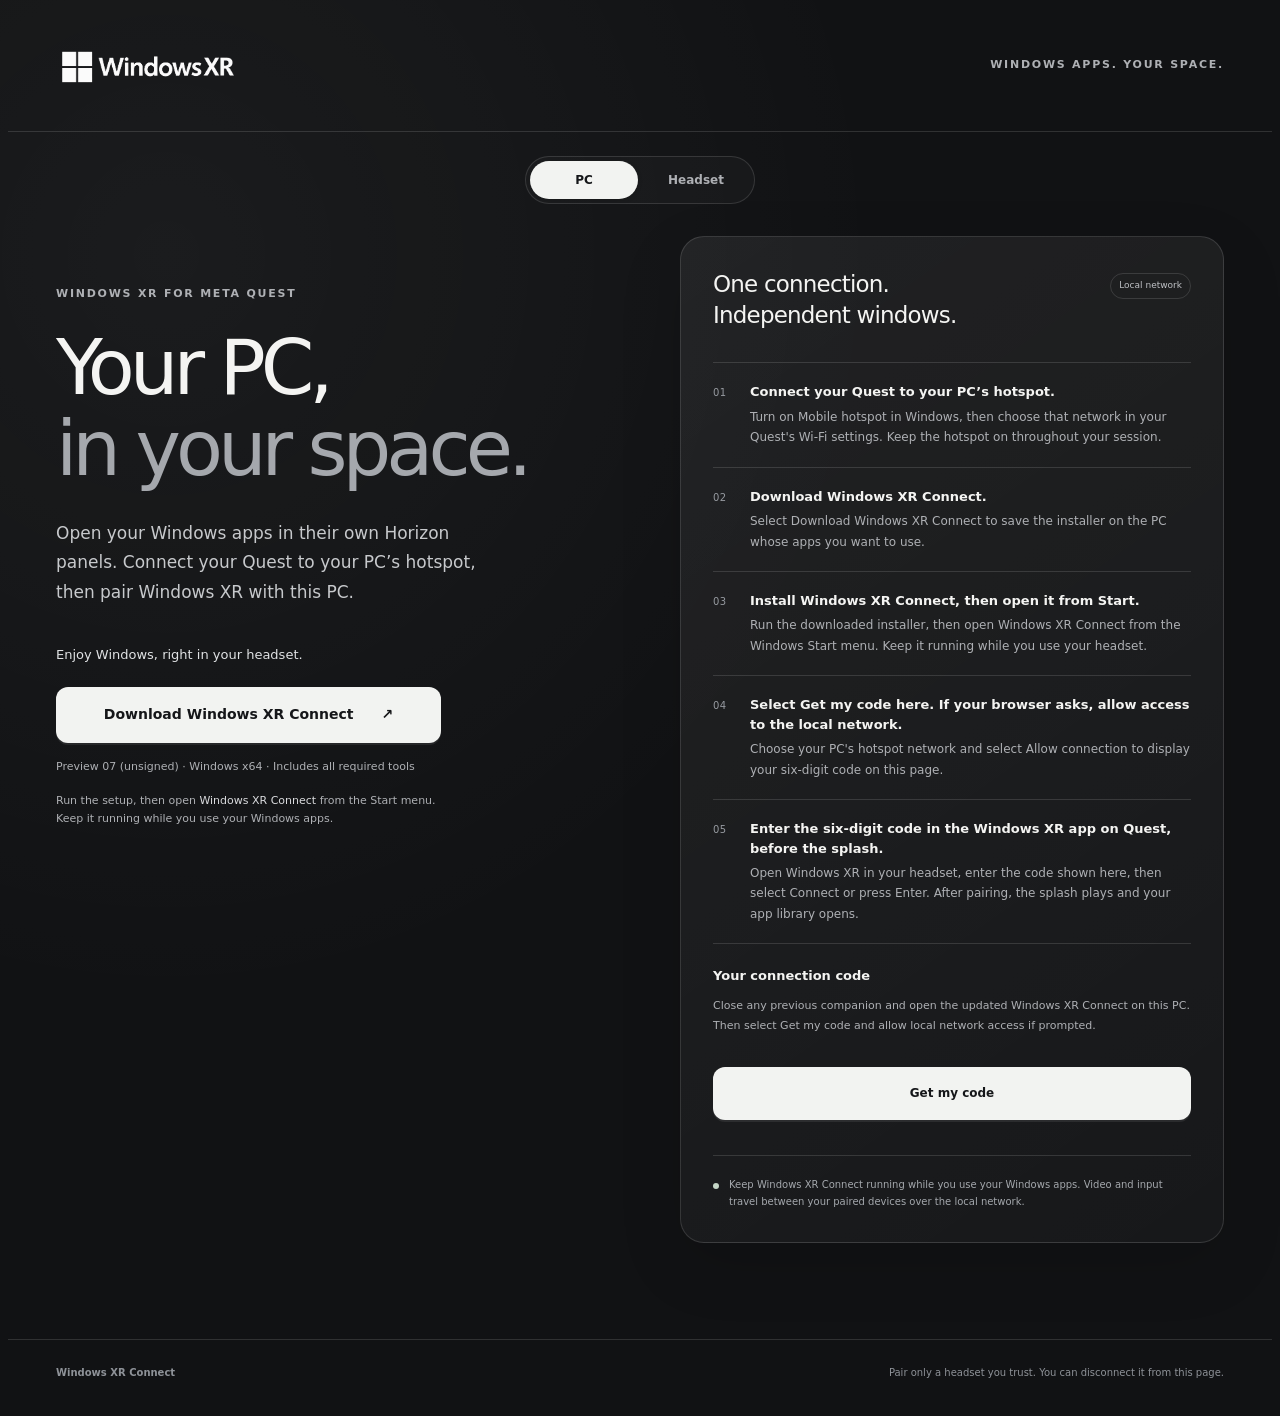
==== index.html @ 7e74dcf7 "Publish Windows XR APK60 and Connect Preview07 downloads" ====
<!doctype html>
<html lang="en">
<head>
  <meta charset="utf-8">
  <meta name="viewport" content="width=device-width, initial-scale=1">
  <meta name="color-scheme" content="dark">
  <meta name="description" content="Connect your Windows apps to Windows XR on Meta Quest over your local network.">
  <title>Connect your PC · Windows XR</title>
  <link rel="stylesheet" href="styles.css?v=device-setup-1">
  <script type="module" src="setup-mode.mjs?v=device-setup-1"></script>
  <script type="module" src="portal.mjs?v=preview-07"></script>
</head>
<body>
  <header class="site-header"><a class="wordmark" href="./" aria-label="Windows XR home"><img src="windows-xr-white-logo.png" alt="" width="2172" height="724"></a><span class="eyebrow">Windows apps. Your space.</span></header>
  <nav class="device-switch-wrap" aria-label="Setup device">
    <div class="device-switch" role="tablist" aria-label="Choose your setup device">
      <button class="device-tab" id="pc-tab" type="button" role="tab" aria-selected="true" aria-controls="pc-view" tabindex="0" data-device="pc">PC</button>
      <button class="device-tab" id="headset-tab" type="button" role="tab" aria-selected="false" aria-controls="headset-view" tabindex="-1" data-device="headset">Headset</button>
    </div>
  </nav>
  <main>
    <div class="mode-view" id="pc-view" role="tabpanel" aria-labelledby="pc-tab">
    <section class="hero" aria-labelledby="page-title">
      <p class="eyebrow">Windows XR for Meta Quest</p>
      <h1 id="page-title">Your PC,<br><span>in your space.</span></h1>
      <p class="intro">Open your Windows apps in their own Horizon panels. Connect your Quest to your PC’s hotspot, then pair Windows XR with this PC.</p>
      <div class="hero-download">
        <p class="setup-closing">Enjoy Windows, right in your headset.</p>
        <a class="button primary download" href="https://github.com/LonjeMocoISO/windowsxr-site/releases/download/windows-xr-connect-preview-07/WindowsXR-Connect-Setup.msi" aria-describedby="installer-download-status">Download Windows XR Connect <span aria-hidden="true">↗</span></a>
        <p id="installer-download-status" class="download-note">Preview 07 (unsigned) · Windows x64 · Includes all required tools</p>
        <p class="download-note">Run the setup, then open <strong>Windows XR Connect</strong> from the Start menu. Keep it running while you use your Windows apps.</p>
      </div>
    </section>
    <section class="setup glass" aria-labelledby="setup-title">
      <div class="section-heading"><h2 id="setup-title">One connection.<br>Independent windows.</h2><span class="small-tag">Local network</span></div>
      <ol class="steps">
        <li><span class="step-number" aria-hidden="true">01</span><div><h3>Connect your Quest to your PC’s hotspot.</h3><p>Turn on Mobile hotspot in Windows, then choose that network in your Quest's Wi-Fi settings. Keep the hotspot on throughout your session.</p></div></li>
        <li><span class="step-number" aria-hidden="true">02</span><div><h3>Download Windows XR Connect.</h3><p>Select Download Windows XR Connect to save the installer on the PC whose apps you want to use.</p></div></li>
        <li><span class="step-number" aria-hidden="true">03</span><div><h3>Install Windows XR Connect, then open it from Start.</h3><p>Run the downloaded installer, then open Windows XR Connect from the Windows Start menu. Keep it running while you use your headset.</p></div></li>
        <li><span class="step-number" aria-hidden="true">04</span><div><h3>Select Get my code here. If your browser asks, allow access to the local network.</h3><p>Choose your PC's hotspot network and select Allow connection to display your six-digit code on this page.</p></div></li>
        <li><span class="step-number" aria-hidden="true">05</span><div><h3>Enter the six-digit code in the Windows XR app on Quest, before the splash.</h3><p>Open Windows XR in your headset, enter the code shown here, then select Connect or press Enter. After pairing, the splash plays and your app library opens.</p></div></li>
      </ol>
      <section id="web-connection" class="web-connection" aria-labelledby="web-connection-title">
        <h3 id="web-connection-title">Your connection code</h3>
        <p id="portal-status" class="portal-status" role="status" aria-live="polite">Close any previous companion and open the updated Windows XR Connect on this PC. Then select Get my code and allow local network access if prompted.</p>
        <button id="get-code-button" class="button primary" aria-describedby="portal-status" type="button">Get my code</button>
        <form id="web-connection-form" hidden>
          <label id="web-network-label" for="web-network">PC network</label>
          <select id="web-network" name="address" required aria-describedby="web-network-help"></select>
          <p id="web-network-help" class="download-note">Choose your hotspot network. Allow your paired Quest to view and control your Windows app windows.</p>
          <button id="web-allow-button" class="button primary" type="submit">Allow connection</button>
        </form>
        <div id="web-pairing" hidden>
          <output id="web-pairing-code" class="web-pairing-code" aria-label="Six-digit pairing code"></output>
          <p id="web-pairing-countdown" class="download-note"></p>
        </div>
        <p id="portal-notice" class="portal-notice" role="alert" hidden></p>
        <div class="portal-actions"><button id="web-renew-button" class="button secondary" type="button" hidden>Get a new code</button><button id="web-disconnect-button" class="button quiet" type="button" hidden>Disconnect</button></div>
        <noscript><p class="portal-notice">Enable JavaScript to get your connection code on this page.</p></noscript>
      </section>
      <div class="connection-note"><span class="status-dot" aria-hidden="true"></span><p>Keep Windows XR Connect running while you use your Windows apps. Video and input travel between your paired devices over the local network.</p></div>
    </section>
    </div>
    <div class="mode-view" id="headset-view" role="tabpanel" aria-labelledby="headset-tab" hidden>
      <section class="hero" aria-labelledby="headset-page-title">
        <p class="eyebrow">Windows XR for Meta Quest</p>
        <h1 id="headset-page-title">Your apps,<br><span>in your headset.</span></h1>
        <p class="intro">Bring your Windows workspace into Meta Horizon. Install Windows XR on your headset, then connect it to your PC to open your apps in their own panels.</p>
        <div class="hero-download">
          <p class="setup-closing">Your Windows workspace starts here.</p>
          <a class="button primary download" href="https://github.com/LonjeMocoISO/windowsxr-site/releases/download/windows-xr-quest-apk60-hardening/windowsxr.apk" download="windowsxr.apk">Download Windows XR APK <span aria-hidden="true">↗</span></a>
          <p class="download-note">Meta Quest · Android APK · com.windowsxr.meta</p>
          <p class="download-note">Install <strong>Windows XR</strong> on your headset, then follow the PC setup to connect and get your code.</p>
        </div>
      </section>
      <section class="setup glass" aria-labelledby="headset-setup-title">
        <div class="section-heading"><h2 id="headset-setup-title">Set up your headset.<br>Then connect your PC.</h2><span class="small-tag">Headset setup</span></div>
        <ol class="steps">
          <li><span class="step-number" aria-hidden="true">01</span><div><h3>Download the APK on your PC or headset.</h3><p>On your PC, use the download button. Or visit <a href="https://www.windowsxr.com/#headset">www.windowsxr.com</a> in your headset browser and download the APK there.</p><p class="substep"><span class="substep-label">1A</span> If you downloaded it on your PC, transfer the APK to your headset.</p></div></li>
          <li><span class="step-number" aria-hidden="true">02</span><div><h3>Install and open with Package Installer</h3><p>Open the downloaded APK with Package Installer, then select Install.</p></div></li>
          <li><span class="step-number" aria-hidden="true">03</span><div><h3>Open Windows XR on your headset.</h3><p>Once installed, open Windows XR from your headset's Unknown Sources library.</p></div></li>
          <li><span class="step-number" aria-hidden="true">04</span><div><h3>Continue with the PC setup.</h3><p>Install Windows XR Connect on your PC, get your six-digit code and enter it in Windows XR on your headset.</p></div></li>
        </ol>
        <p class="apk-install-note">Downloading or transferring the APK does not install it. If APK installation is not available on your headset, use <a href="https://developers.meta.com/vr/documentation/unity/ts-mqdh-deploy-build/" target="_blank" rel="noopener noreferrer">Meta VR Developer Hub</a> on your PC.</p>
        <button class="button primary continue-pc" type="button" data-go-pc>Continue to PC setup <span aria-hidden="true">→</span></button>
        <div class="connection-note"><span class="status-dot" aria-hidden="true"></span><p>Keep your Quest and PC on the same hotspot when pairing Windows XR.</p></div>
      </section>
    </div>
  </main>
  <footer><span>Windows XR Connect</span><p>Pair only a headset you trust. You can disconnect it from this page.</p></footer>
</body>
</html>
---- styles.css ----
:root{color-scheme:dark;font-family:Inter,"Segoe UI",system-ui,sans-serif;background:#111214;color:#f4f4f2;font-synthesis:none;line-height:1.5;--muted:#aeb0b4;--line:rgba(255,255,255,.13)}*{box-sizing:border-box}body{margin:0;background:radial-gradient(ellipse at 13% 18%,rgba(255,255,255,.045),transparent 46%),#111214;min-height:100vh}a{color:inherit}.site-header{max-width:1264px;margin:auto;padding:35px 48px;display:flex;justify-content:space-between;align-items:center;border-bottom:1px solid var(--line)}.wordmark{display:flex;align-items:center;max-width:48%}.wordmark img{display:block;width:184px;max-width:100%;height:auto}.eyebrow{font-size:11px;letter-spacing:.16em;text-transform:uppercase;color:var(--muted);font-weight:550}main{max-width:1264px;padding:77px 48px 96px;margin:auto;display:grid;grid-template-columns:1fr 1fr;gap:80px;align-items:start}.hero{padding-top:39px}h1{font-weight:450;font-size:clamp(54px,6vw,80px);line-height:1.06;letter-spacing:-.065em;margin:24px 0 29px}h1 span{color:#a5a8ad}.intro{font-size:17px;line-height:1.75;color:#c7c9cc;max-width:450px;margin:0 0 37px}.button{display:inline-flex;justify-content:center;align-items:center;gap:28px;font-size:14px;line-height:1.4;font-weight:650;text-decoration:none;border-radius:12px;border:1px solid transparent;padding:17px 21px}.primary{color:#151619;background:#f2f3f1;box-shadow:0 2px 0 rgba(255,255,255,.08)}.primary:hover{background:#fff}.button:focus-visible,a:focus-visible{outline:3px solid #c2d9ff;outline-offset:5px}.download-note{font-size:11px;line-height:1.7;color:var(--muted);max-width:385px;margin:15px 0 0}.download-note strong{font-weight:500;color:#dadbde}.glass{background:linear-gradient(145deg,rgba(255,255,255,.065),rgba(255,255,255,.027));border:1px solid var(--line);box-shadow:0 22px 65px rgba(0,0,0,.12);border-radius:24px}.setup{padding:32px}.section-heading{display:flex;align-items:start;justify-content:space-between;gap:14px}.section-heading h2{font-size:23px;line-height:1.35;letter-spacing:-.035em;font-weight:500;margin:0}.small-tag{font-size:9px;white-space:nowrap;border:1px solid var(--line);color:#bfc1c5;padding:5px 8px;border-radius:20px;margin-top:4px}.steps{padding:0;margin:31px 0 0;list-style:none}.steps li{display:flex;gap:17px;padding:19px 0;border-top:1px solid var(--line)}.step-number{font-size:10px;color:#969aa0;letter-spacing:.03em;padding-top:3px;min-width:20px}.steps h3{font-weight:550;font-size:13px;margin:0 0 5px}.steps p{font-size:12px;line-height:1.7;color:var(--muted);margin:0}.connection-note{display:flex;align-items:start;gap:10px;border-top:1px solid var(--line);padding-top:20px;margin-top:4px}.status-dot{width:6px;height:6px;background:#c4d5c6;border-radius:100%;flex-shrink:0;margin-top:7px}.connection-note p{font-size:10px;line-height:1.7;color:#a4a8ad;margin:0}footer{max-width:1264px;margin:auto;padding:25px 48px 36px;border-top:1px solid var(--line);display:flex;gap:20px;justify-content:space-between;color:#8e9298;font-size:10px}footer span{font-weight:550;white-space:nowrap}footer p{margin:0;max-width:440px;text-align:right}@media(max-width:920px){main{gap:35px;padding-top:36px}.setup{padding:25px}.section-heading{flex-wrap:wrap}}@media(max-width:700px){.site-header{padding:24px}.site-header>.eyebrow{font-size:9px}main{display:block;padding:28px 24px 56px}.hero{padding:7px 0 42px}h1{font-size:63px}.intro{font-size:15px;max-width:480px}.setup{padding:25px}.section-heading{flex-wrap:nowrap}footer{padding:24px;display:block}footer p{text-align:left;margin-top:10px;line-height:1.8}}@media(prefers-reduced-motion:no-preference){.button{transition:background .15s ease}}

[hidden]{display:none!important}.setup-closing{font-size:13px;font-weight:500;color:#e0e2e4;margin:20px 0}.hero-download{max-width:385px}.hero-download>.download{width:100%;margin-top:3px}.web-connection{margin-top:0;padding-top:22px;border-top:1px solid var(--line)}.web-connection h3{font-size:13px;font-weight:550;margin:0}.portal-status{font-size:11px;color:var(--muted);line-height:1.8;margin:10px 0 15px}.button.secondary{color:#e6e8ea;border-color:rgba(255,255,255,.2);background:transparent;cursor:pointer;font-family:inherit;font-size:12px;padding:12px 16px}.button.quiet{background:transparent;color:var(--muted);font:inherit;font-size:11px;padding:10px 0;cursor:pointer}.button:disabled{opacity:.4;cursor:default}.portal-actions{display:flex;align-items:center;justify-content:space-between;gap:15px;margin:13px 0 0}.portal-actions:has(>button[hidden]:first-child)>button:last-child{margin-left:auto}.portal-notice{font-size:11px;line-height:1.8;color:#d6c3a7;margin:15px 0 0}.web-connection label{display:block;font-size:10px;font-weight:550;margin:12px 0 7px;color:#c9ccd0}.web-connection select{width:100%;font:inherit;font-size:11px;padding:11px;border:1px solid var(--line);border-radius:9px;color:#e6e8ea;background:#242629}.web-connection .primary{width:100%;font-family:inherit;font-size:12px;cursor:pointer;margin-top:17px}.web-connection button:focus-visible,.web-connection select:focus-visible{outline:3px solid #c2d9ff;outline-offset:4px}.web-pairing-code{display:block;font-family:"Cascadia Mono",Consolas,monospace;font-size:42px;letter-spacing:.18em;font-weight:500;line-height:1.5;color:#f4f4f2;padding:13px 0 0;user-select:all}.web-connection+.connection-note{margin-top:22px}

/* Device setup views share the approved PC layout and connection controls. */
.device-switch-wrap{max-width:1264px;margin:auto;padding:24px 48px 0}.device-switch{display:flex;width:fit-content;margin:0 auto;padding:4px;gap:4px;border:1px solid var(--line);border-radius:999px;background:rgba(255,255,255,.025)}.device-tab{appearance:none;border:0;border-radius:999px;min-width:108px;padding:10px 22px;font:inherit;font-size:12px;font-weight:600;color:var(--muted);background:transparent;cursor:pointer}.device-tab[aria-selected=true]{color:#151619;background:#f2f3f1;box-shadow:0 1px 5px rgba(0,0,0,.14)}.device-tab:focus-visible{outline:3px solid #c2d9ff;outline-offset:4px}main{display:block;padding-top:32px}.mode-view{display:grid;grid-template-columns:1fr 1fr;gap:80px;align-items:start}.substep{margin-top:12px!important}.substep-label{font-size:10px;letter-spacing:.03em;color:#d0d3d6;margin-right:5px}.steps p a,.apk-install-note a{text-underline-offset:3px;color:#d1d4d8}.apk-install-note{font-size:10px;line-height:1.75;color:var(--muted);padding-top:19px;margin:0 0 18px;border-top:1px solid var(--line)}.continue-pc{margin-bottom:20px}.mode-view[hidden]{display:none!important}@media(max-width:920px){.mode-view{gap:35px}}@media(max-width:700px){.device-switch-wrap{padding:24px 24px 0}.mode-view{display:block}main{padding-top:26px}.device-tab{min-width:112px}}
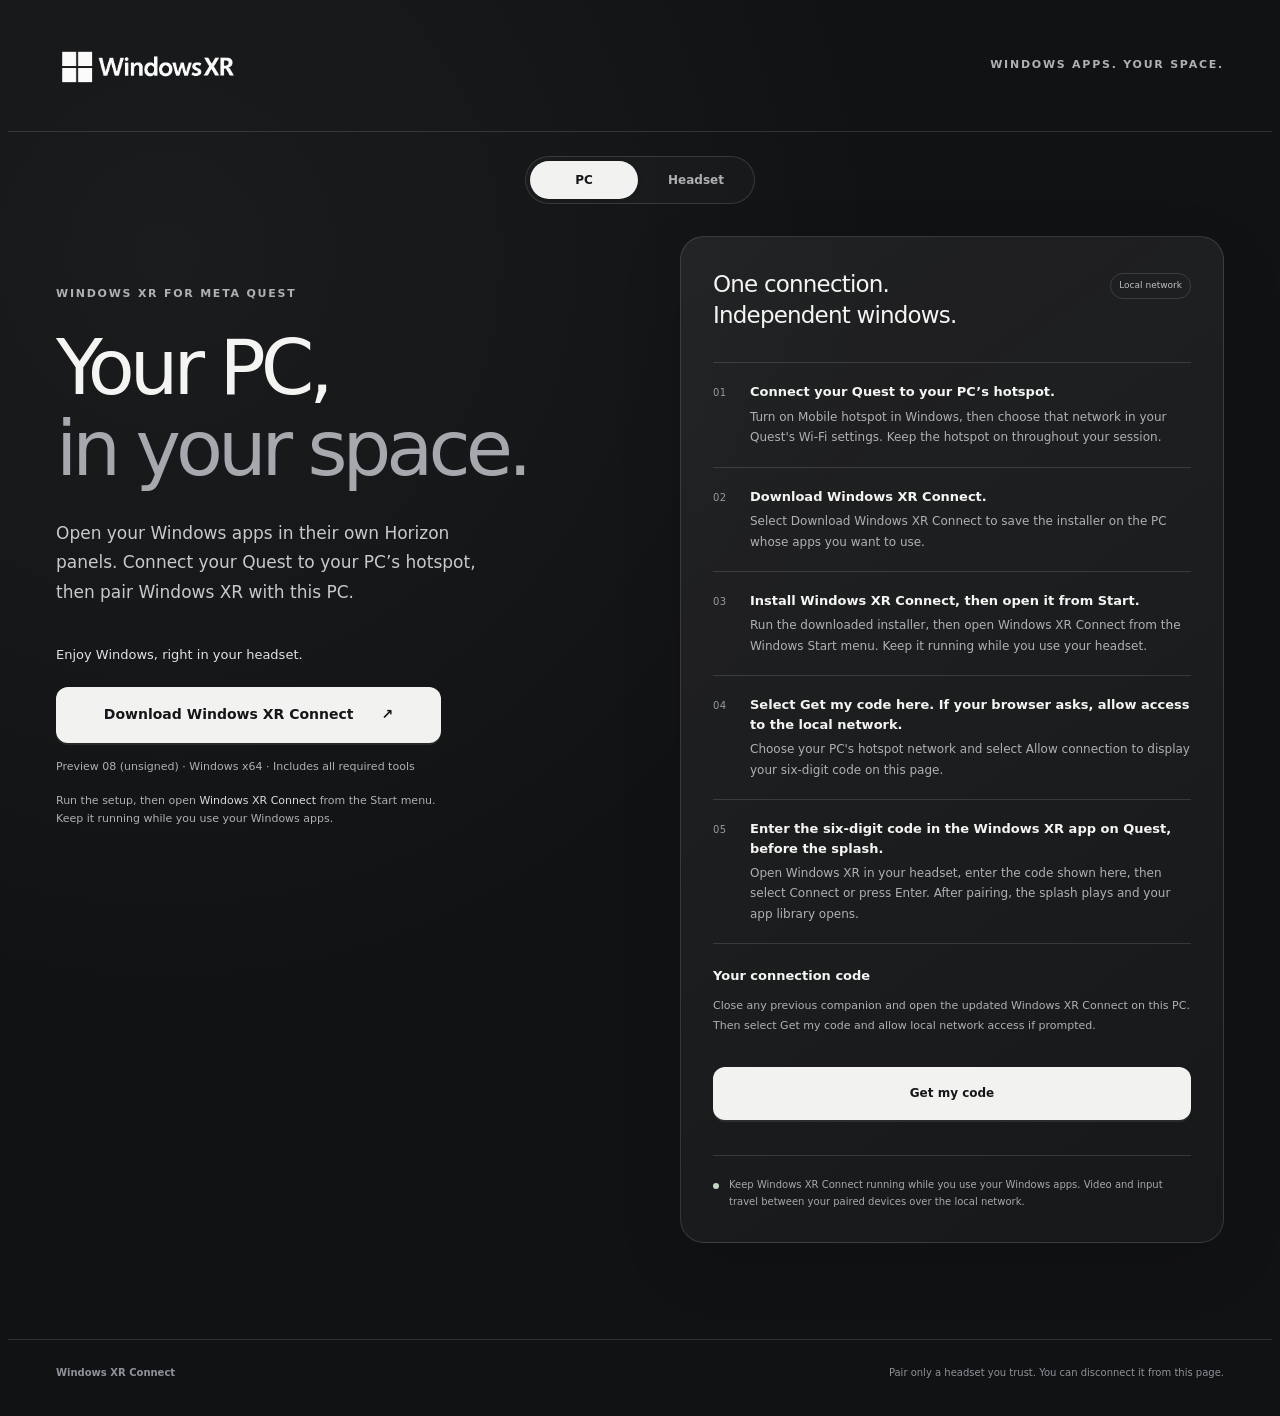
==== commit d6dec291: "Publish Windows XR APK61 and Connect Preview08 downloads" ====
--- a/index.html
+++ b/index.html
@@ -8,7 +8,7 @@
   <title>Connect your PC · Windows XR</title>
   <link rel="stylesheet" href="styles.css?v=device-setup-1">
   <script type="module" src="setup-mode.mjs?v=device-setup-1"></script>
-  <script type="module" src="portal.mjs?v=preview-07"></script>
+  <script type="module" src="portal.mjs?v=preview-08"></script>
 </head>
 <body>
   <header class="site-header"><a class="wordmark" href="./" aria-label="Windows XR home"><img src="windows-xr-white-logo.png" alt="" width="2172" height="724"></a><span class="eyebrow">Windows apps. Your space.</span></header>
@@ -26,8 +26,8 @@
       <p class="intro">Open your Windows apps in their own Horizon panels. Connect your Quest to your PC’s hotspot, then pair Windows XR with this PC.</p>
       <div class="hero-download">
         <p class="setup-closing">Enjoy Windows, right in your headset.</p>
-        <a class="button primary download" href="https://github.com/LonjeMocoISO/windowsxr-site/releases/download/windows-xr-connect-preview-07/WindowsXR-Connect-Setup.msi" aria-describedby="installer-download-status">Download Windows XR Connect <span aria-hidden="true">↗</span></a>
-        <p id="installer-download-status" class="download-note">Preview 07 (unsigned) · Windows x64 · Includes all required tools</p>
+        <a class="button primary download" href="https://github.com/LonjeMocoISO/windowsxr-site/releases/download/windows-xr-connect-preview-08/WindowsXR-Connect-Setup.msi" aria-describedby="installer-download-status">Download Windows XR Connect <span aria-hidden="true">↗</span></a>
+        <p id="installer-download-status" class="download-note">Preview 08 (unsigned) · Windows x64 · Includes all required tools</p>
         <p class="download-note">Run the setup, then open <strong>Windows XR Connect</strong> from the Start menu. Keep it running while you use your Windows apps.</p>
       </div>
     </section>
@@ -68,7 +68,7 @@
         <p class="intro">Bring your Windows workspace into Meta Horizon. Install Windows XR on your headset, then connect it to your PC to open your apps in their own panels.</p>
         <div class="hero-download">
           <p class="setup-closing">Your Windows workspace starts here.</p>
-          <a class="button primary download" href="https://github.com/LonjeMocoISO/windowsxr-site/releases/download/windows-xr-quest-apk60-hardening/windowsxr.apk" download="windowsxr.apk">Download Windows XR APK <span aria-hidden="true">↗</span></a>
+          <a class="button primary download" href="https://github.com/LonjeMocoISO/windowsxr-site/releases/download/windows-xr-quest-apk61-keyboard/windowsxr.apk" download="windowsxr.apk">Download Windows XR APK <span aria-hidden="true">↗</span></a>
           <p class="download-note">Meta Quest · Android APK · com.windowsxr.meta</p>
           <p class="download-note">Install <strong>Windows XR</strong> on your headset, then follow the PC setup to connect and get your code.</p>
         </div>
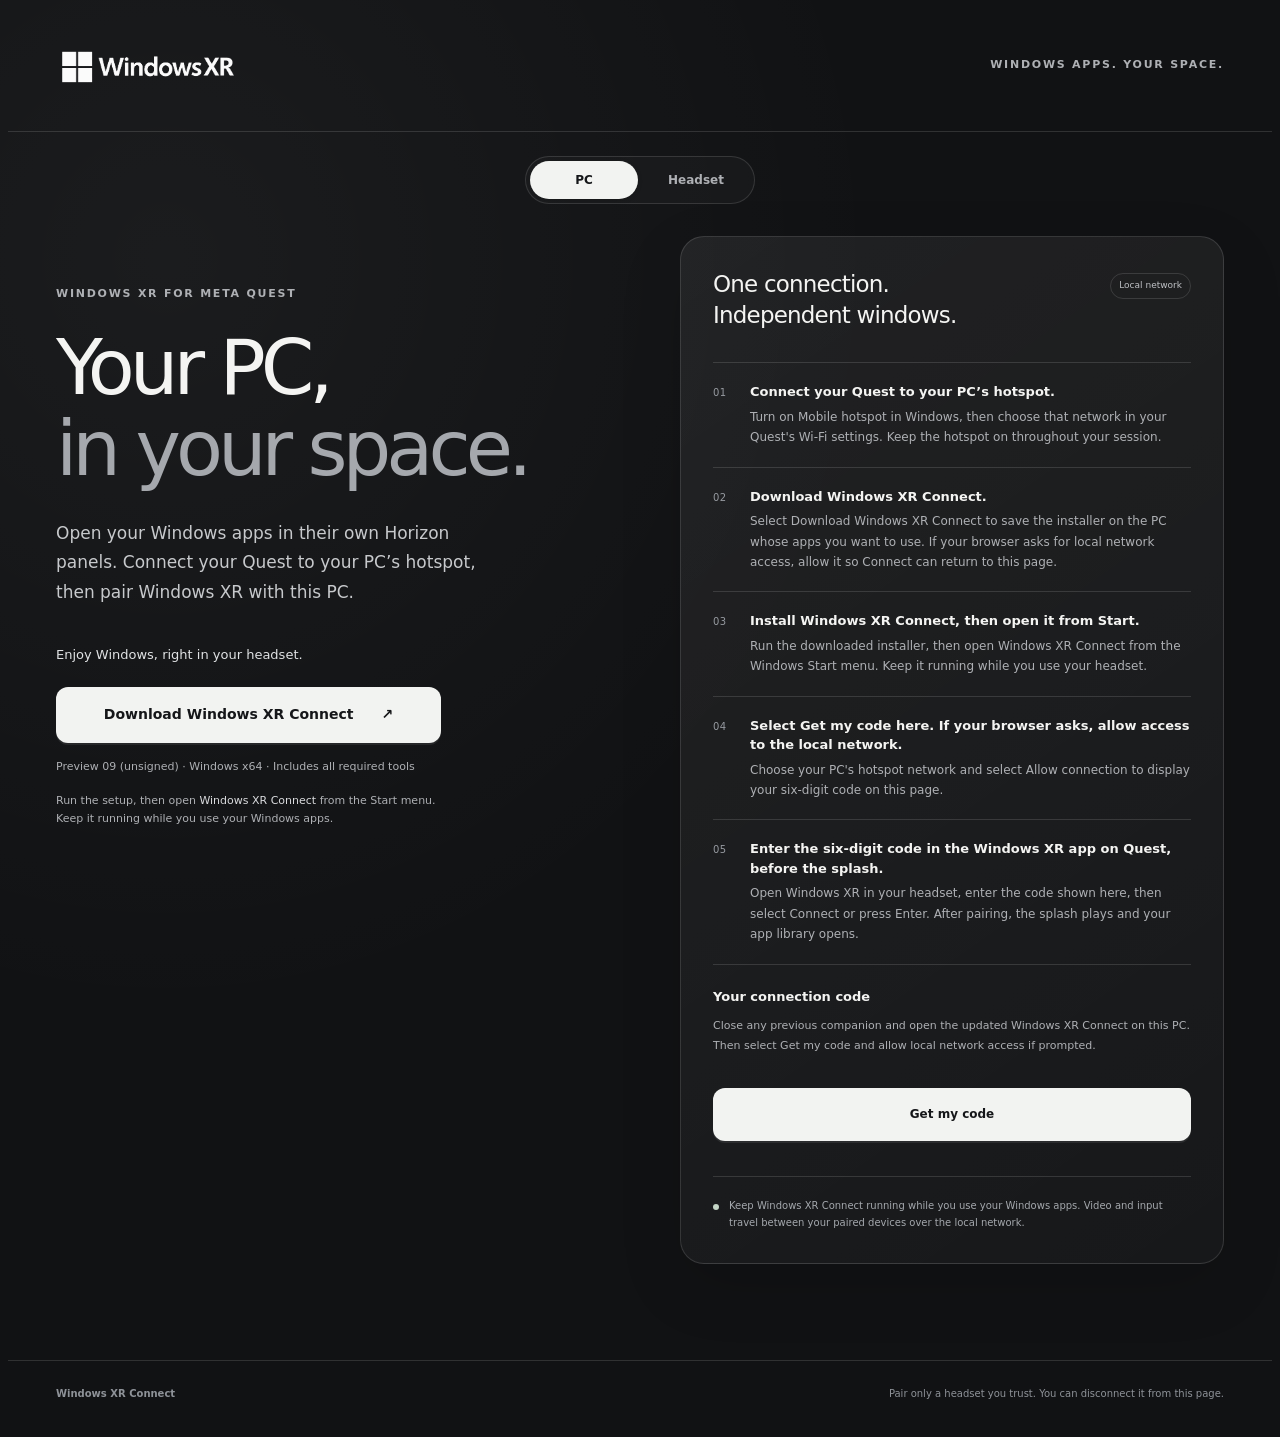
==== commit 89610610: "Publish Windows XR APK62 and Connect Preview09 lifecycle update" ====
--- a/index.html
+++ b/index.html
@@ -8,7 +8,7 @@
   <title>Connect your PC · Windows XR</title>
   <link rel="stylesheet" href="styles.css?v=device-setup-1">
   <script type="module" src="setup-mode.mjs?v=device-setup-1"></script>
-  <script type="module" src="portal.mjs?v=preview-08"></script>
+  <script type="module" src="portal.mjs?v=preview-09"></script>
 </head>
 <body>
   <header class="site-header"><a class="wordmark" href="./" aria-label="Windows XR home"><img src="windows-xr-white-logo.png" alt="" width="2172" height="724"></a><span class="eyebrow">Windows apps. Your space.</span></header>
@@ -26,8 +26,8 @@
       <p class="intro">Open your Windows apps in their own Horizon panels. Connect your Quest to your PC’s hotspot, then pair Windows XR with this PC.</p>
       <div class="hero-download">
         <p class="setup-closing">Enjoy Windows, right in your headset.</p>
-        <a class="button primary download" href="https://github.com/LonjeMocoISO/windowsxr-site/releases/download/windows-xr-connect-preview-08/WindowsXR-Connect-Setup.msi" aria-describedby="installer-download-status">Download Windows XR Connect <span aria-hidden="true">↗</span></a>
-        <p id="installer-download-status" class="download-note">Preview 08 (unsigned) · Windows x64 · Includes all required tools</p>
+        <a class="button primary download" href="https://github.com/LonjeMocoISO/windowsxr-site/releases/download/windows-xr-connect-preview-09/WindowsXR-Connect-Setup.msi" aria-describedby="installer-download-status">Download Windows XR Connect <span aria-hidden="true">↗</span></a>
+        <p id="installer-download-status" class="download-note">Preview 09 (unsigned) · Windows x64 · Includes all required tools</p>
         <p class="download-note">Run the setup, then open <strong>Windows XR Connect</strong> from the Start menu. Keep it running while you use your Windows apps.</p>
       </div>
     </section>
@@ -35,7 +35,7 @@
       <div class="section-heading"><h2 id="setup-title">One connection.<br>Independent windows.</h2><span class="small-tag">Local network</span></div>
       <ol class="steps">
         <li><span class="step-number" aria-hidden="true">01</span><div><h3>Connect your Quest to your PC’s hotspot.</h3><p>Turn on Mobile hotspot in Windows, then choose that network in your Quest's Wi-Fi settings. Keep the hotspot on throughout your session.</p></div></li>
-        <li><span class="step-number" aria-hidden="true">02</span><div><h3>Download Windows XR Connect.</h3><p>Select Download Windows XR Connect to save the installer on the PC whose apps you want to use.</p></div></li>
+        <li><span class="step-number" aria-hidden="true">02</span><div><h3>Download Windows XR Connect.</h3><p>Select Download Windows XR Connect to save the installer on the PC whose apps you want to use. If your browser asks for local network access, allow it so Connect can return to this page.</p></div></li>
         <li><span class="step-number" aria-hidden="true">03</span><div><h3>Install Windows XR Connect, then open it from Start.</h3><p>Run the downloaded installer, then open Windows XR Connect from the Windows Start menu. Keep it running while you use your headset.</p></div></li>
         <li><span class="step-number" aria-hidden="true">04</span><div><h3>Select Get my code here. If your browser asks, allow access to the local network.</h3><p>Choose your PC's hotspot network and select Allow connection to display your six-digit code on this page.</p></div></li>
         <li><span class="step-number" aria-hidden="true">05</span><div><h3>Enter the six-digit code in the Windows XR app on Quest, before the splash.</h3><p>Open Windows XR in your headset, enter the code shown here, then select Connect or press Enter. After pairing, the splash plays and your app library opens.</p></div></li>
@@ -68,7 +68,7 @@
         <p class="intro">Bring your Windows workspace into Meta Horizon. Install Windows XR on your headset, then connect it to your PC to open your apps in their own panels.</p>
         <div class="hero-download">
           <p class="setup-closing">Your Windows workspace starts here.</p>
-          <a class="button primary download" href="https://github.com/LonjeMocoISO/windowsxr-site/releases/download/windows-xr-quest-apk61-keyboard/windowsxr.apk" download="windowsxr.apk">Download Windows XR APK <span aria-hidden="true">↗</span></a>
+          <a class="button primary download" href="https://github.com/LonjeMocoISO/windowsxr-site/releases/download/windows-xr-quest-apk62-interaction-lifecycle/windowsxr.apk" download="windowsxr.apk">Download Windows XR APK <span aria-hidden="true">↗</span></a>
           <p class="download-note">Meta Quest · Android APK · com.windowsxr.meta</p>
           <p class="download-note">Install <strong>Windows XR</strong> on your headset, then follow the PC setup to connect and get your code.</p>
         </div>
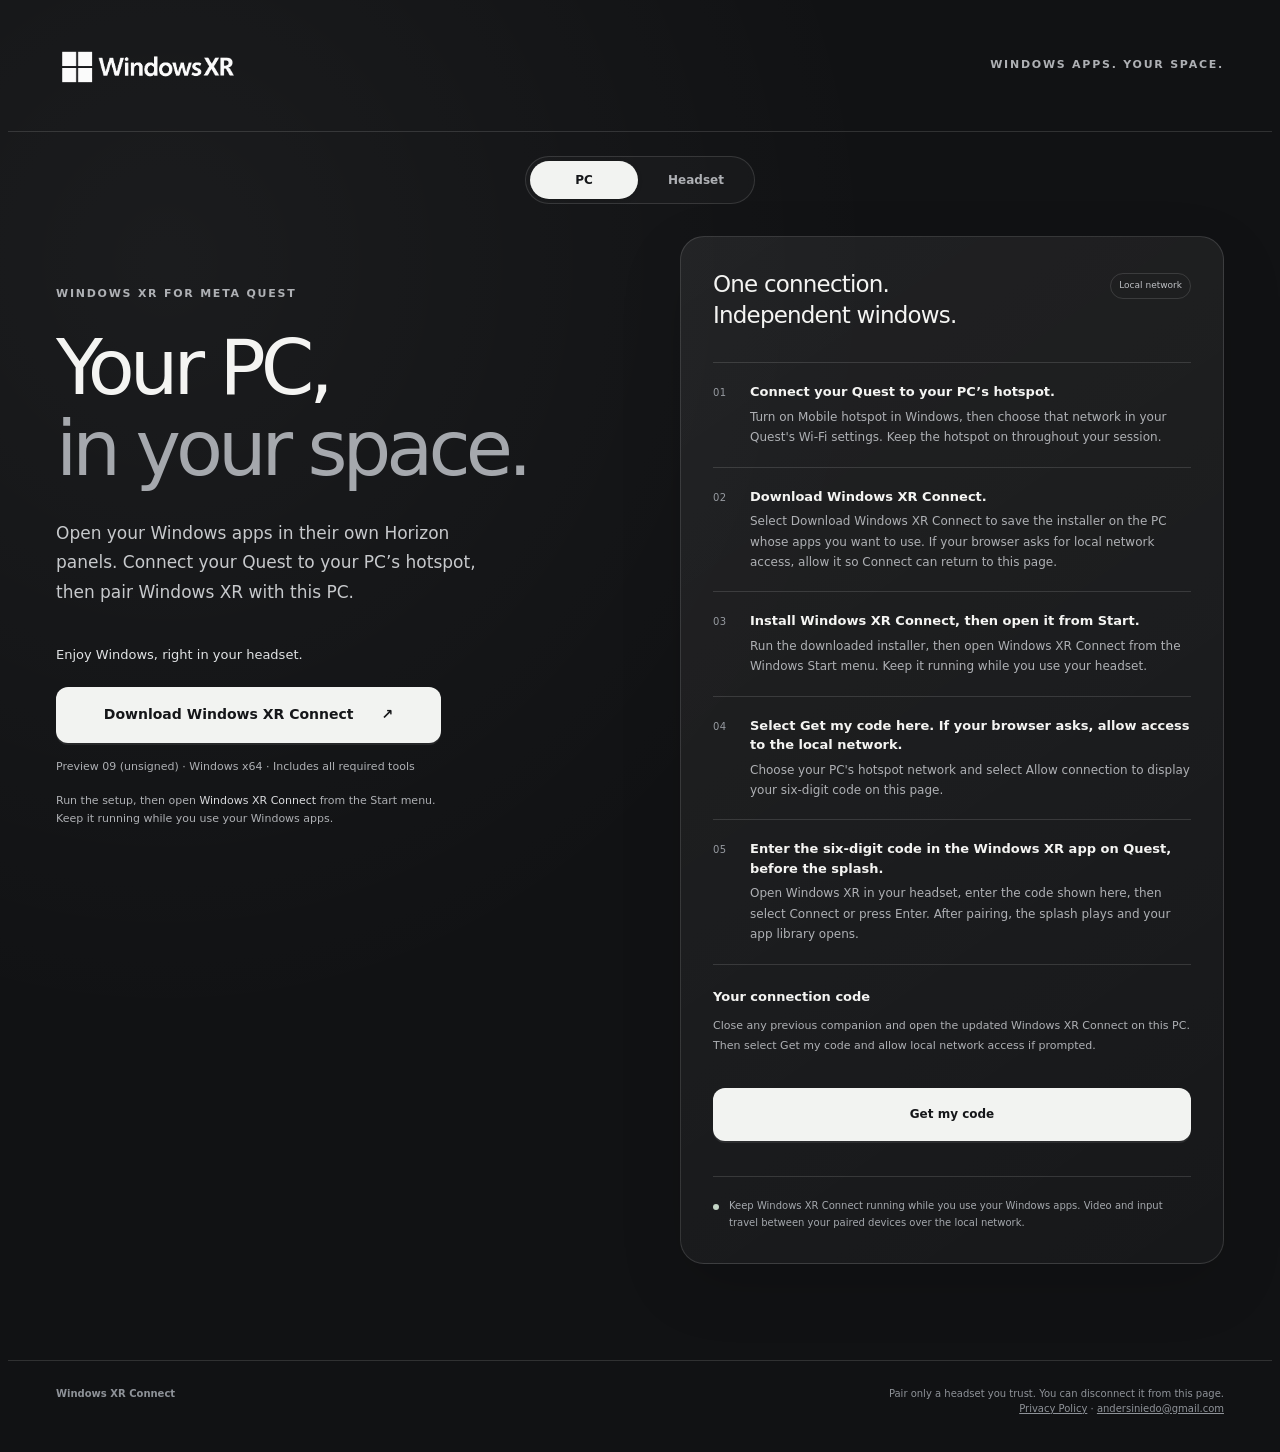
==== commit 3cc619d5: "Publish Windows XR privacy policy and support contact" ====
--- a/index.html
+++ b/index.html
@@ -87,6 +87,6 @@
       </section>
     </div>
   </main>
-  <footer><span>Windows XR Connect</span><p>Pair only a headset you trust. You can disconnect it from this page.</p></footer>
+  <footer><span>Windows XR Connect</span><p>Pair only a headset you trust. You can disconnect it from this page.<br><a href="privacy.html">Privacy Policy</a> · <a href="mailto:andersiniedo@gmail.com">andersiniedo@gmail.com</a></p></footer>
 </body>
 </html>
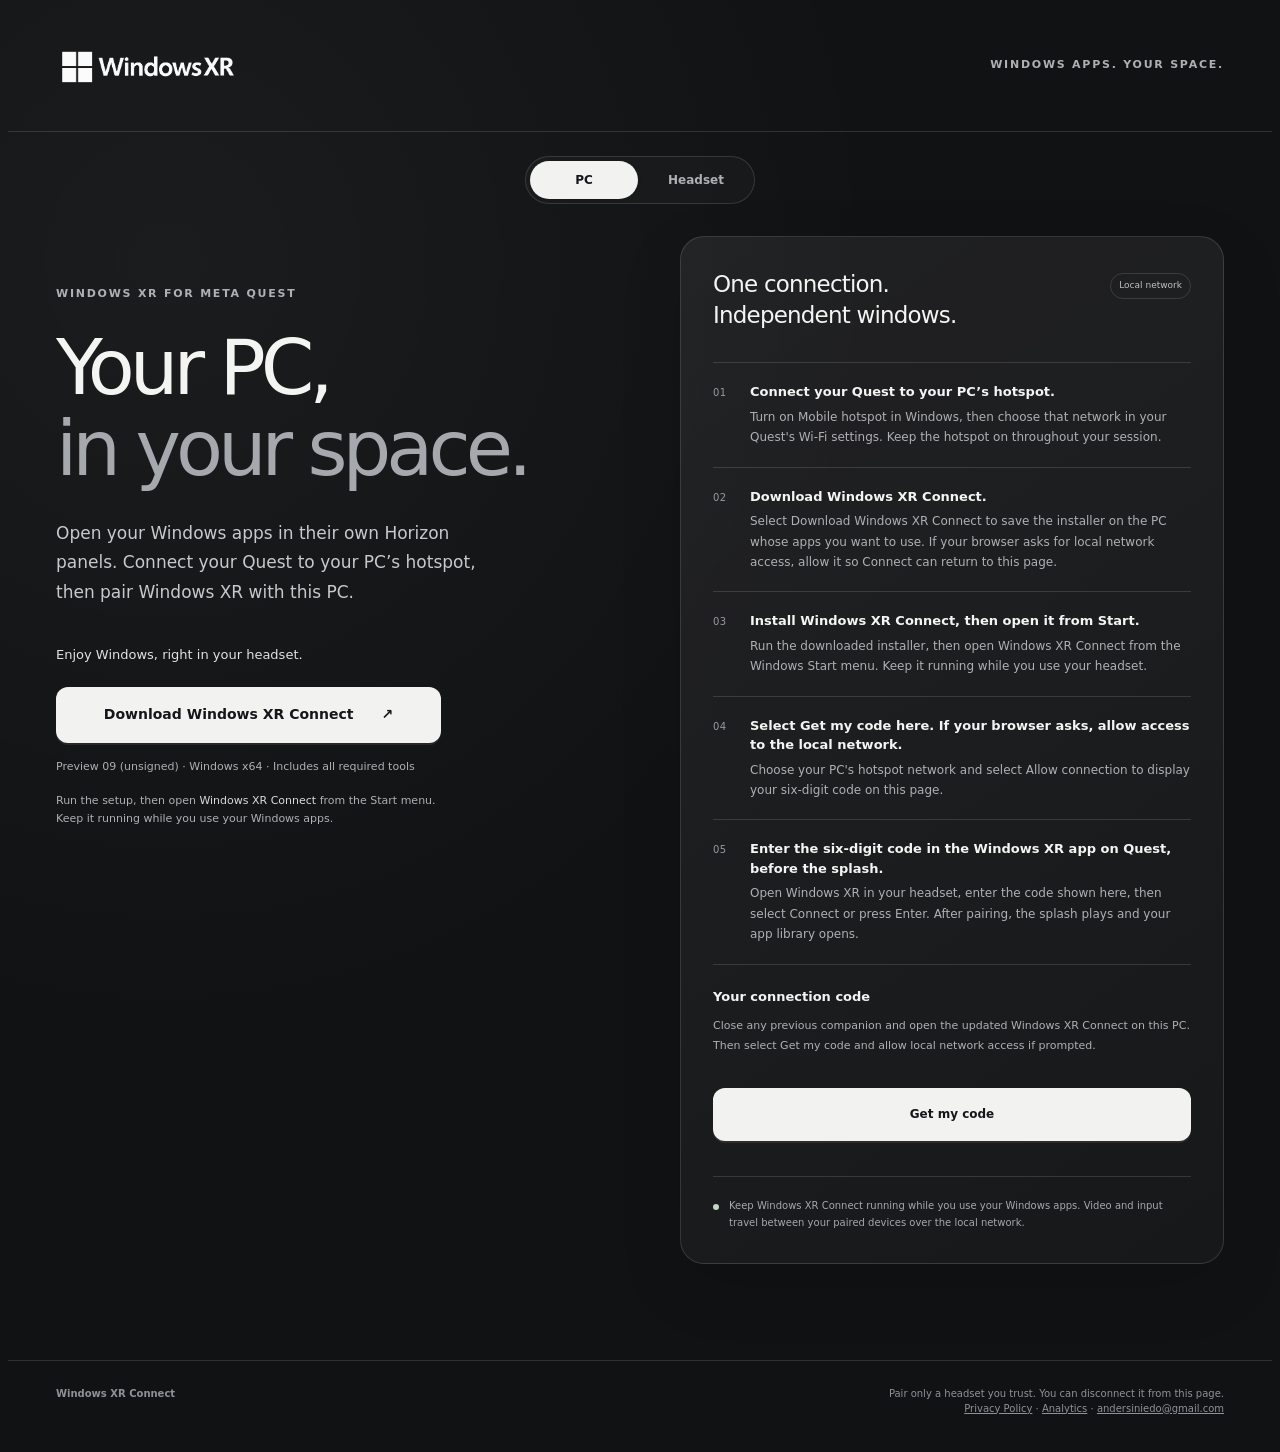
==== commit 8b6db539: "Add privacy-limited website analytics and download events" ====
--- a/index.html
+++ b/index.html
@@ -9,6 +9,7 @@
   <link rel="stylesheet" href="styles.css?v=device-setup-1">
   <script type="module" src="setup-mode.mjs?v=device-setup-1"></script>
   <script type="module" src="portal.mjs?v=preview-09"></script>
+  <script type="module" src="analytics.mjs?v=analytics-1"></script>
 </head>
 <body>
   <header class="site-header"><a class="wordmark" href="./" aria-label="Windows XR home"><img src="windows-xr-white-logo.png" alt="" width="2172" height="724"></a><span class="eyebrow">Windows apps. Your space.</span></header>
@@ -26,7 +27,7 @@
       <p class="intro">Open your Windows apps in their own Horizon panels. Connect your Quest to your PC’s hotspot, then pair Windows XR with this PC.</p>
       <div class="hero-download">
         <p class="setup-closing">Enjoy Windows, right in your headset.</p>
-        <a class="button primary download" href="https://github.com/LonjeMocoISO/windowsxr-site/releases/download/windows-xr-connect-preview-09/WindowsXR-Connect-Setup.msi" aria-describedby="installer-download-status">Download Windows XR Connect <span aria-hidden="true">↗</span></a>
+        <a class="button primary download" href="https://github.com/LonjeMocoISO/windowsxr-site/releases/download/windows-xr-connect-preview-09/WindowsXR-Connect-Setup.msi" data-analytics-download="connect" aria-describedby="installer-download-status">Download Windows XR Connect <span aria-hidden="true">↗</span></a>
         <p id="installer-download-status" class="download-note">Preview 09 (unsigned) · Windows x64 · Includes all required tools</p>
         <p class="download-note">Run the setup, then open <strong>Windows XR Connect</strong> from the Start menu. Keep it running while you use your Windows apps.</p>
       </div>
@@ -68,7 +69,7 @@
         <p class="intro">Bring your Windows workspace into Meta Horizon. Install Windows XR on your headset, then connect it to your PC to open your apps in their own panels.</p>
         <div class="hero-download">
           <p class="setup-closing">Your Windows workspace starts here.</p>
-          <a class="button primary download" href="https://github.com/LonjeMocoISO/windowsxr-site/releases/download/windows-xr-quest-apk62-interaction-lifecycle/windowsxr.apk" download="windowsxr.apk">Download Windows XR APK <span aria-hidden="true">↗</span></a>
+          <a class="button primary download" href="https://github.com/LonjeMocoISO/windowsxr-site/releases/download/windows-xr-quest-apk62-interaction-lifecycle/windowsxr.apk" data-analytics-download="apk" download="windowsxr.apk">Download Windows XR APK <span aria-hidden="true">↗</span></a>
           <p class="download-note">Meta Quest · Android APK · com.windowsxr.meta</p>
           <p class="download-note">Install <strong>Windows XR</strong> on your headset, then follow the PC setup to connect and get your code.</p>
         </div>
@@ -87,6 +88,6 @@
       </section>
     </div>
   </main>
-  <footer><span>Windows XR Connect</span><p>Pair only a headset you trust. You can disconnect it from this page.<br><a href="privacy.html">Privacy Policy</a> · <a href="mailto:andersiniedo@gmail.com">andersiniedo@gmail.com</a></p></footer>
+  <footer><span>Windows XR Connect</span><p>Pair only a headset you trust. You can disconnect it from this page.<br><a href="privacy.html" target="_blank" rel="noopener noreferrer">Privacy Policy</a> · <a href="privacy.html#website-analytics" target="_blank" rel="noopener noreferrer">Analytics</a> · <a href="mailto:andersiniedo@gmail.com">andersiniedo@gmail.com</a></p></footer>
 </body>
 </html>
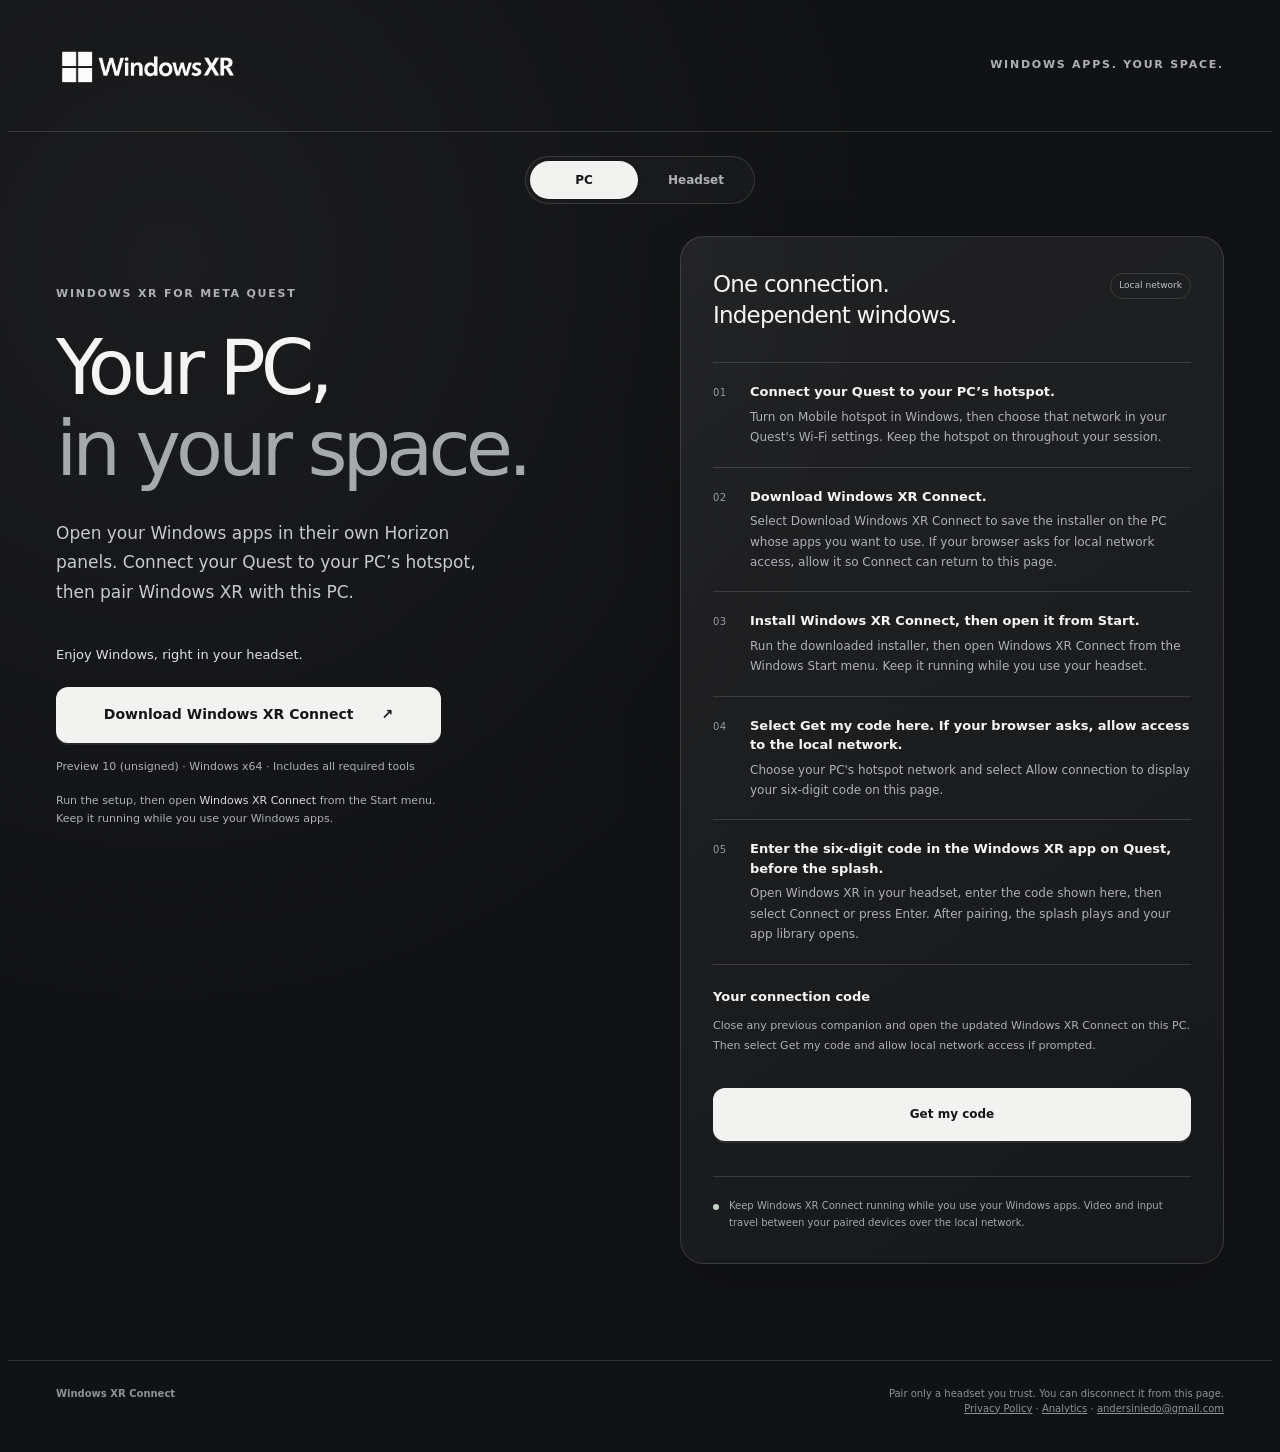
==== commit c98f52d7: "Link Windows XR Connect Preview 10" ====
--- a/index.html
+++ b/index.html
@@ -27,8 +27,8 @@
       <p class="intro">Open your Windows apps in their own Horizon panels. Connect your Quest to your PC’s hotspot, then pair Windows XR with this PC.</p>
       <div class="hero-download">
         <p class="setup-closing">Enjoy Windows, right in your headset.</p>
-        <a class="button primary download" href="https://github.com/LonjeMocoISO/windowsxr-site/releases/download/windows-xr-connect-preview-09/WindowsXR-Connect-Setup.msi" data-analytics-download="connect" aria-describedby="installer-download-status">Download Windows XR Connect <span aria-hidden="true">↗</span></a>
-        <p id="installer-download-status" class="download-note">Preview 09 (unsigned) · Windows x64 · Includes all required tools</p>
+        <a class="button primary download" href="https://github.com/LonjeMocoISO/windowsxr-site/releases/download/windows-xr-connect-preview-10/WindowsXR-Connect-Setup.msi" data-analytics-download="connect" aria-describedby="installer-download-status">Download Windows XR Connect <span aria-hidden="true">↗</span></a>
+        <p id="installer-download-status" class="download-note">Preview 10 (unsigned) · Windows x64 · Includes all required tools</p>
         <p class="download-note">Run the setup, then open <strong>Windows XR Connect</strong> from the Start menu. Keep it running while you use your Windows apps.</p>
       </div>
     </section>
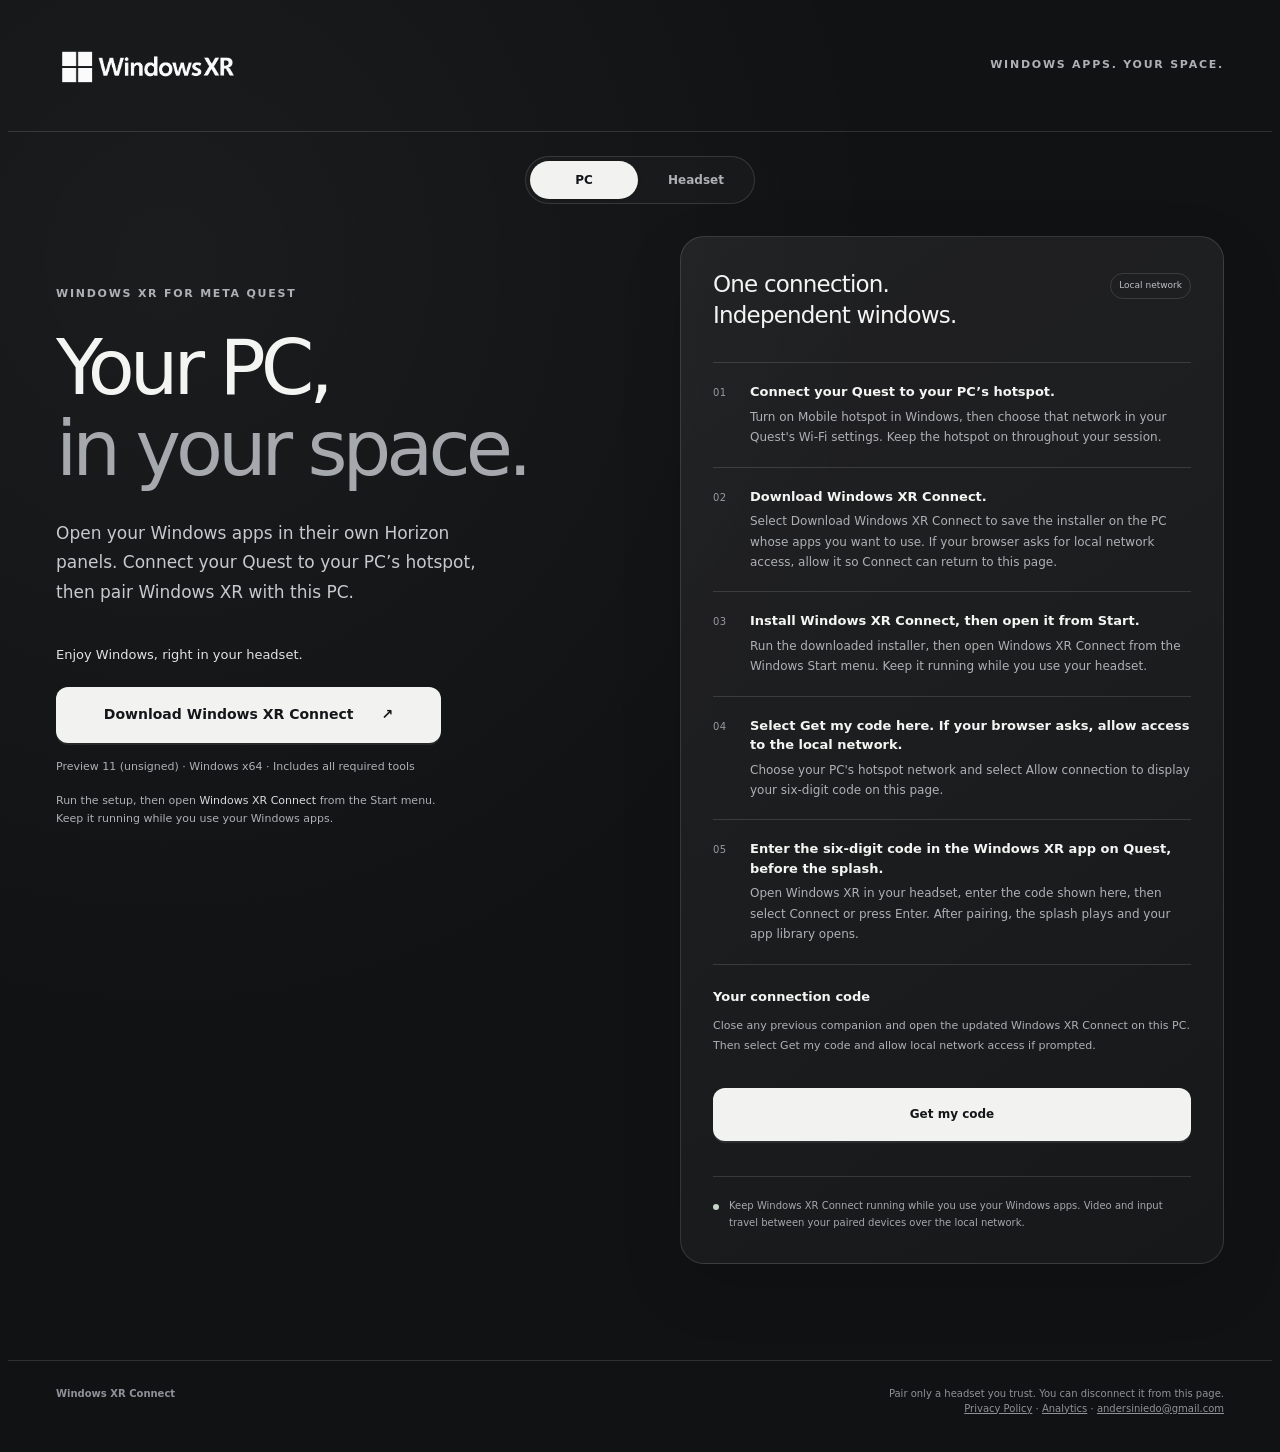
==== commit d6a28be5: "Publish Windows XR Preview 11 and APK63 downloads" ====
--- a/index.html
+++ b/index.html
@@ -8,7 +8,7 @@
   <title>Connect your PC · Windows XR</title>
   <link rel="stylesheet" href="styles.css?v=device-setup-1">
   <script type="module" src="setup-mode.mjs?v=device-setup-1"></script>
-  <script type="module" src="portal.mjs?v=preview-09"></script>
+  <script type="module" src="portal.mjs?v=preview-11"></script>
   <script type="module" src="analytics.mjs?v=analytics-1"></script>
 </head>
 <body>
@@ -27,8 +27,8 @@
       <p class="intro">Open your Windows apps in their own Horizon panels. Connect your Quest to your PC’s hotspot, then pair Windows XR with this PC.</p>
       <div class="hero-download">
         <p class="setup-closing">Enjoy Windows, right in your headset.</p>
-        <a class="button primary download" href="https://github.com/LonjeMocoISO/windowsxr-site/releases/download/windows-xr-connect-preview-10/WindowsXR-Connect-Setup.msi" data-analytics-download="connect" aria-describedby="installer-download-status">Download Windows XR Connect <span aria-hidden="true">↗</span></a>
-        <p id="installer-download-status" class="download-note">Preview 10 (unsigned) · Windows x64 · Includes all required tools</p>
+        <a class="button primary download" href="https://github.com/LonjeMocoISO/windowsxr-site/releases/download/windows-xr-connect-preview-11/WindowsXR-Connect-Setup.msi" data-analytics-download="connect" aria-describedby="installer-download-status">Download Windows XR Connect <span aria-hidden="true">↗</span></a>
+        <p id="installer-download-status" class="download-note">Preview 11 (unsigned) · Windows x64 · Includes all required tools</p>
         <p class="download-note">Run the setup, then open <strong>Windows XR Connect</strong> from the Start menu. Keep it running while you use your Windows apps.</p>
       </div>
     </section>
@@ -69,8 +69,8 @@
         <p class="intro">Bring your Windows workspace into Meta Horizon. Install Windows XR on your headset, then connect it to your PC to open your apps in their own panels.</p>
         <div class="hero-download">
           <p class="setup-closing">Your Windows workspace starts here.</p>
-          <a class="button primary download" href="https://github.com/LonjeMocoISO/windowsxr-site/releases/download/windows-xr-quest-apk62-interaction-lifecycle/windowsxr.apk" data-analytics-download="apk" download="windowsxr.apk">Download Windows XR APK <span aria-hidden="true">↗</span></a>
-          <p class="download-note">Meta Quest · Android APK · com.windowsxr.meta</p>
+          <a class="button primary download" href="https://github.com/LonjeMocoISO/windowsxr-site/releases/download/windows-xr-quest-apk63-popups-bluetooth/windowsxr.apk" data-analytics-download="apk" download="windowsxr.apk">Download Windows XR APK <span aria-hidden="true">↗</span></a>
+          <p class="download-note">APK63 · Meta Quest · Android APK · com.windowsxr.meta</p>
           <p class="download-note">Install <strong>Windows XR</strong> on your headset, then follow the PC setup to connect and get your code.</p>
         </div>
       </section>
